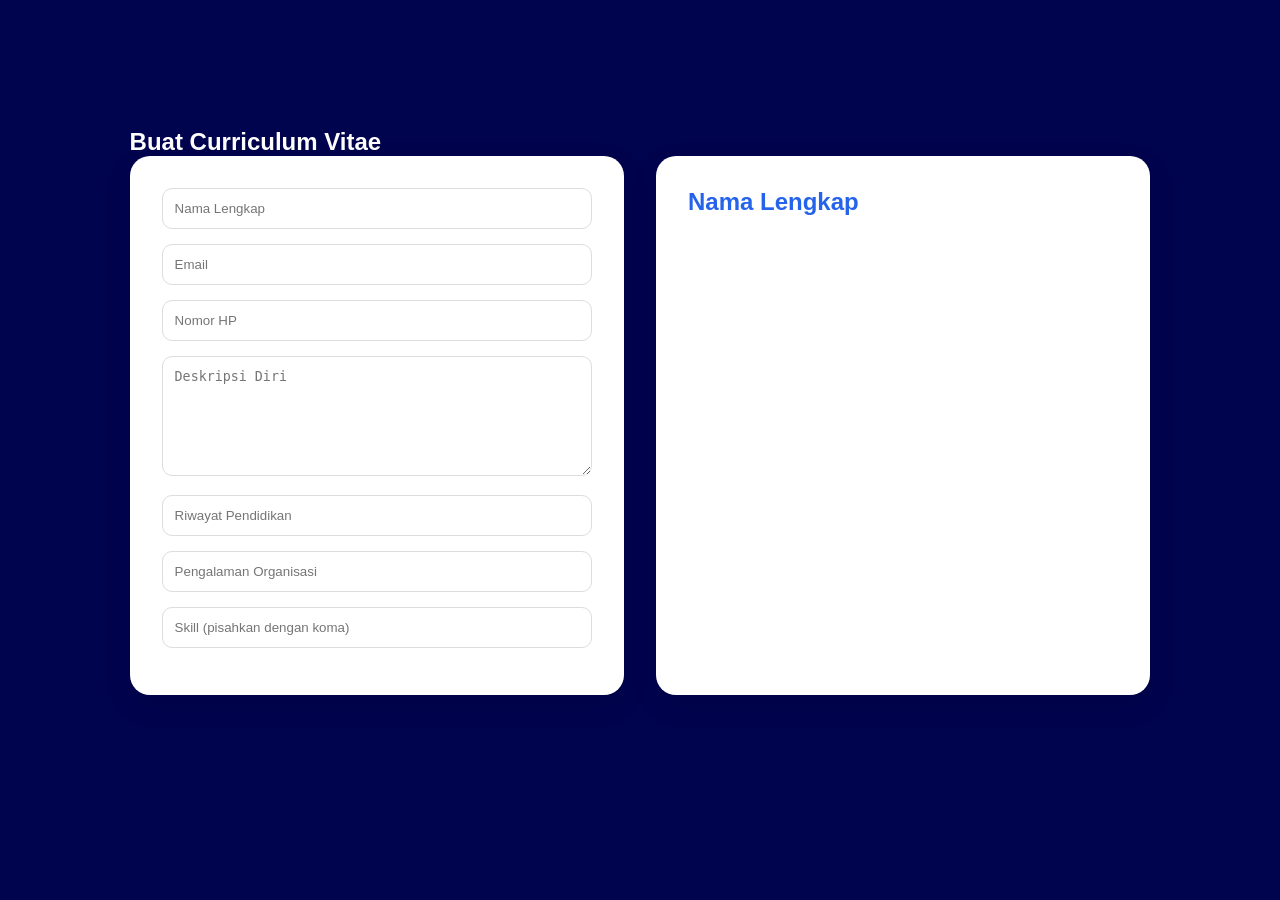
==== cv-builder.html @ 0bd857c5 "Tambah fitur cv builder dan blog wawancara" ====
<!DOCTYPE html>
<html lang="id">

<head>
<meta charset="UTF-8">
<meta name="viewport" content="width=device-width, initial-scale=1.0">
<title>Buat CV</title>

<link rel="stylesheet" href="css/style.css">
</head>

<body>

<section class="cv-container">

<h1>Buat Curriculum Vitae</h1>

<div class="cv-layout">

<div class="cv-form">

<input type="text" id="nama" placeholder="Nama Lengkap">

<input type="text" id="email" placeholder="Email">

<input type="text" id="telepon" placeholder="Nomor HP">

<textarea id="deskripsi"
placeholder="Deskripsi Diri"></textarea>

<input type="text" id="pendidikan"
placeholder="Riwayat Pendidikan">

<input type="text" id="organisasi"
placeholder="Pengalaman Organisasi">

<input type="text" id="skill"
placeholder="Skill (pisahkan dengan koma)">

</div>

<div class="cv-preview">

<h1 id="cvNama">Nama Lengkap</h1>

<p id="cvEmail">Email</p>

<p id="cvTelepon">Nomor HP</p>

<h3>Tentang Saya</h3>

<p id="cvDeskripsi"></p>

<h3>Pendidikan</h3>

<p id="cvPendidikan"></p>

<h3>Organisasi</h3>

<p id="cvOrganisasi"></p>

<h3>Skill</h3>

<ul id="cvSkill"></ul>

</div>

</div>

</section>

<script src="js/cv.js"></script>

</body>
</html>
---- css/style.css ----
/* --- KONFIGURASI DASAR & VARIABEL --- */
:root {
  --primary: #ffffff;
  --bg: #00034d;
  --bgg: #292ab3;
  --yellow: #fed91c;
}

* {
  margin: 0;
  padding: 0;
  box-sizing: border-box;
  outline: none;
  border: none;
  text-decoration: none;
}

html {
  scroll-behavior: smooth;
}

body {
  font-family: "Montserrat", sans-serif;
  background-color: var(--bg);
  color: #ffffff;
  overflow-x: hidden;
  -webkit-font-smoothing: antialiased;
  -moz-osx-font-smoothing: grayscale;
}

/* --- NAVBAR --- */
.navbar {
  display: flex;
  justify-content: space-between;
  align-items: center;
  padding: 1.4rem 7%;
  background-color: rgba(0, 3, 77, 0.95);
  border-bottom: 1px solid var(--bgg);
  position: fixed;
  top: 0;
  left: 0;
  right: 0;
  z-index: 9999;
}

.navbar .navbar-logo {
  font-size: 2.2rem;
  font-weight: 600;
  color: #ffffff;
  display: flex;
  align-items: center;
  gap: 10px;
  transition: 0.3s ease;
}

.navbar .navbar-logo img {
  width: 40px;
  height: auto;
}

.navbar .navbar-logo:hover {
  transform: scale(1.05);
}

.navbar .navbar-nav a {
  color: #ffffff;
  display: inline-block;
  font-size: 1.1rem;
  margin: 0 1rem;
  transition: 0.3s;
  position: relative;
}

.navbar .navbar-nav a:hover {
  color: var(--yellow);
}

.navbar .navbar-nav a::after {
  content: "";
  display: block;
  width: 0;
  height: 2px;
  background: var(--yellow);
  transition: width 0.3s;
  position: absolute;
  bottom: -5px;
}

.navbar .navbar-nav a:hover::after {
  width: 100%;
}

.navbar .navbar-extra {
  display: flex;
  align-items: center;
  gap: 1rem;
}

.navbar .navbar-extra a {
  color: #ffffff !important;
  font-size: 1.2rem;
  transition: 0.3s;
}

.navbar .navbar-extra a:hover {
  color: var(--yellow) !important;
}

#menuu {
  display: none;
}

/* --- HERO SECTION --- */
.hero {
  min-height: 100vh;
  display: flex;
  flex-direction: column;
  justify-content: center;
  align-items: center;
  text-align: center;
  background-image: url("../img/header-bg.png");
  background-size: cover;
  background-position: center;
  position: relative;
  padding: 0 7%;
}

.hero::after {
  content: "";
  position: absolute;
  bottom: 0;
  left: 0;
  width: 100%;
  height: 60%;
  background: linear-gradient(to top, var(--bg) 15%, transparent);
  z-index: 1;
}

.hero .content {
  z-index: 2;
}

.hero .content h1 {
  font-size: 4.5rem;
  line-height: 1.1;
  margin-bottom: 10px;
}

.hero .content h1 span {
  color: var(--yellow);
  font-style: italic;
  font-family: "Poppins", sans-serif;
}

.hero .hero-desc {
  font-size: 1.7rem; /* Ubah dari 1.6rem ke 1.1rem */
  font-weight: 300;
  max-width: 800px;
  margin: 0 auto;
}

.hero .cta-group p {
  font-size: 1.2rem  /* Paksa jadi kecil */
  color: #ffffff;
  margin-top: 10px;
}

.cta-group {
  margin-top: 2.5rem;
  display: flex;
  flex-direction: column;
  align-items: center;
  gap: 15px;
}

.cta-button {
  padding: 1.2rem 3.5rem;
  background-color: var(--yellow);
  color: var(--bg);
  border-radius: 12px;
  font-weight: 700;
  font-size: 1.1rem;
  transition: 0.3s;
  box-shadow: 0 10px 20px rgba(254, 217, 28, 0.2);
}

.cta-button:hover {
  transform: translateY(-5px);
  background-color: #ffffff;
  box-shadow: 0 15px 30px rgba(254, 217, 28, 0.4);
}

/* Tambahkan ini supaya teks 'atau' kecilnya sama dengan 'Masuk' */
.cta-group p {
  font-size: 1rem; /* Samakan nilainya dengan .login-link */
  margin: 0; /* Biar gak ada jarak tambahan yang bikin berantakan */
  color: #ffffff;
}

.login-link {
  color: var(--yellow);
  font-weight: 600;
  font-size: 1rem;
  transition: 0.3s;
}

.login-link:hover {
  color: #ffffff;
  text-decoration: underline;
}

/* --- ABOUT & BENEFIT CARDS --- */
.about {
  padding: 100px 7%;
}

.glass-container {
  display: flex;
  align-items: center;
  gap: 50px;
  padding: 60px;
  background: rgba(255, 255, 255, 0.03);
  backdrop-filter: blur(15px);
  border-radius: 40px;
  border: 1px solid rgba(255, 255, 255, 0.1);
}

.info-left {
  flex: 1;
}

.info-left h2 {
  font-size: 3rem;
  font-weight: 800;
  margin-bottom: 20px;
}

.cards-right {
  flex: 1.8;
  display: grid;
  grid-template-columns: repeat(auto-fit, minmax(220px, 1fr));
  gap: 25px;
  align-items: stretch; /* Memastikan semua kartu sama tinggi */
}

.benefit-card {
  background: rgba(255, 255, 255, 0.05);
  padding: 40px 25px;
  border-radius: 25px;
  border: 1px solid rgba(255, 255, 255, 0.1);
  text-align: center;
  display: flex;
  flex-direction: column;
  align-items: center;
  justify-content: space-between;
  transition: 0.4s ease;
}

.benefit-card:hover {
  transform: translateY(-15px);
  background: rgba(255, 255, 255, 0.08);
  border-color: var(--yellow);
  box-shadow: 0 20px 40px rgba(254, 217, 28, 0.1);
}

.benefit-card h3 {
  color: var(--yellow);
  font-size: 1.4rem;
  margin-bottom: 15px;
}

.benefit-icon {
  width: 70px;
  height: auto;
  margin: 15px 0;
  filter: drop-shadow(0 0 10px rgba(254, 217, 28, 0.3));
}

.benefit-card p {
  font-size: 1rem;
  line-height: 1.5;
  color: rgba(255, 255, 255, 0.8);
}

/* --- PARALLAX SECTION --- */
.parallax-section {
  height: 400px;
  display: flex;
  align-items: center;
  justify-content: center;
  background-image: url("../img/header-bg.png");
  background-attachment: fixed;
  background-position: center;
  background-size: cover;
  position: relative;
}

.parallax-section::before {
  content: "";
  position: absolute;
  inset: 0;
  background: rgba(0, 3, 77, 0.7);
}

.animated-text {
  position: relative;
  font-size: 3.5rem;
  font-weight: 800;
  text-align: center;
  animation: colorChange 2s infinite alternate ease-in-out;
}

@keyframes colorChange {
  from {
    color: var(--yellow);
    text-shadow: 0 0 20px rgba(254, 217, 28, 0.5);
  }
  to {
    color: #ffffff;
    text-shadow: 0 0 20px rgba(255, 255, 255, 0.5);
  }
}

/* --- STATS SECTION (WHITE BACKGROUND) --- */
.stats-white {
  padding: 120px 7%;
  background-color: #ffffff;
}

.stats-box {
  display: flex;
  justify-content: space-around;
  flex-wrap: wrap;
  gap: 40px;
  max-width: 1200px;
  margin: 0 auto;
  padding: 60px 40px;
  background: #ffffff;
  border-radius: 40px;
  box-shadow: 0 30px 60px rgba(0, 3, 77, 0.1);
}

.stat-item {
  text-align: center;
  flex: 1;
  min-width: 200px;
}

.stat-item h2 {
  font-size: 3.8rem;
  color: var(--bgg);
  font-weight: 800;
  margin-bottom: 5px;
}

.stat-item p {
  color: #555555;
  font-size: 1.1rem;
  font-weight: 600;
  text-transform: uppercase;
  letter-spacing: 1px;
}

/* --- FOOTER --- */
.main-footer {
  padding: 70px 7%;
  background: #ffffff;
  border-top: 1px solid #eeeeee;
  text-align: center;
}

.footer-content p {
  color: #555555;
}

.footer-content {
  display: flex;
  flex-direction: column;
  align-items: center;
  gap: 25px;
}

#ig-footer {
  display: flex;
  align-items: center;
  gap: 12px;
  color: var(--yellow);
  font-weight: 700;
  padding: 15px 30px;
  border-radius: 50px;
  background: var(--bgg);
  transition: 0.3s cubic-bezier(0.175, 0.885, 0.32, 1.275);
}

#ig-footer:hover {
  transform: translateY(-5px) scale(1.05);
  box-shadow: 0 10px 20px rgba(41, 42, 179, 0.3);
}

/* --- RESPONSIVE MOBILE --- */
@media (max-width: 991px) {
  .hero .content h1 {
    font-size: 3rem;
  }
  .glass-container {
    flex-direction: column;
    padding: 40px 20px;
  }
  .info-left {
    text-align: center;
    margin-bottom: 30px;
  }
  .navbar .navbar-nav {
    position: absolute;
    top: 100%;
    right: -100%;
    background-color: var(--bg);
    width: 250px;
    height: 100vh;
    flex-direction: column;
    padding: 2rem;
    transition: 0.4s;
  }
  .navbar .navbar-nav.active {
    right: 0;
  }
  #menuu {
    display: block;
  }
}
/* ========================= */
/* LOWONGAN PEKERJAAN */
/* ========================= */

.jobs-section {
  min-height: 100vh;
  padding: 8rem 7%;
  background: #0f172a;
  color: white;
}

.section-title {
  text-align: center;
  margin-bottom: 4rem;
}

.section-title h2 {
  font-size: 2.8rem;
  margin-bottom: 1rem;
}

.section-title p {
  color: #cbd5e1;
  font-size: 1rem;
}

.job-container {
  display: grid;
  grid-template-columns: repeat(auto-fit, minmax(300px, 1fr));
  gap: 2rem;
}

.job-card {
  background: rgba(255,255,255,0.05);
  border-radius: 20px;
  padding: 2rem;
  transition: 0.3s;
  backdrop-filter: blur(10px);
  border: 1px solid rgba(255,255,255,0.08);
}

.job-card:hover {
  transform: translateY(-10px);
}

.job-top {
  display: flex;
  justify-content: space-between;
  align-items: center;
  margin-bottom: 1rem;
}

.job-top h3 {
  font-size: 1.3rem;
}

.job-badge {
  background: #2563eb;
  padding: 6px 12px;
  border-radius: 999px;
  font-size: 12px;
}

.company {
  color: #60a5fa;
  margin-bottom: 1rem;
  font-weight: 600;
}

.job-desc {
  color: #e2e8f0;
  line-height: 1.7;
  margin-bottom: 2rem;
}

.apply-btn {
  width: 100%;
  padding: 14px;
  border: none;
  border-radius: 12px;
  background: #2563eb;
  color: white;
  font-weight: 600;
  cursor: pointer;
  transition: 0.3s;
}

.apply-btn:hover {
  background: #1d4ed8;
}



/* ========================= */
/* PELATIHAN */
/* ========================= */

.training-section {
  min-height: 100vh;
  padding: 8rem 7%;
  background: #111827;
  color: white;
}

.training-container {
  display: grid;
  grid-template-columns: repeat(auto-fit, minmax(300px, 1fr));
  gap: 2rem;
}

.training-card {
  background: rgba(255,255,255,0.05);
  border-radius: 20px;
  padding: 2rem;
  transition: 0.3s;
  border: 1px solid rgba(255,255,255,0.08);
}

.training-card:hover {
  transform: scale(1.03);
}

.training-card h3 {
  font-size: 1.4rem;
  margin-bottom: 1rem;
}

.training-card p {
  color: #e2e8f0;
  line-height: 1.8;
  margin-bottom: 2rem;
}

.training-btn {
  width: 100%;
  padding: 14px;
  border: none;
  border-radius: 12px;
  background: #2563eb;
  color: white;
  font-weight: 600;
  cursor: pointer;
  transition: 0.3s;
}

.training-btn:hover {
  background: #1d4ed8;
}



/* ========================= */
/* USER LOGIN */
/* ========================= */

.user-menu {
  display: flex;
  align-items: center;
  gap: 10px;
}

.logout-btn {
  border: none;
  background: #ef4444;
  color: white;
  padding: 8px 14px;
  border-radius: 10px;
  cursor: pointer;
  font-size: 12px;
  transition: 0.3s;
}

.logout-btn:hover {
  background: #dc2626;
}



/* ========================= */
/* RESPONSIVE */
/* ========================= */

@media (max-width: 768px) {

  .section-title h2 {
    font-size: 2rem;
  }

}

/* ========================= */
/* MODERN JOBS */
/* ========================= */

body {
  font-family: "Poppins", sans-serif;
}

.modern-jobs {
  min-height: 100vh;
  padding: 5rem 5%;
  background: linear-gradient(
    90deg,
    #eef4ff,
    #f8f5ff
  );
}

.jobs-heading {
  text-align: center;
  margin-bottom: 4rem;
}

.jobs-heading h1 {
  font-size: 4rem;
  font-weight: 700;
  color: #0f172a;
}

.jobs-heading h1 span {
  color: #2563eb;
}

.jobs-heading p {
  margin-top: 1rem;
  color: #64748b;
  font-size: 1.2rem;
}

.modern-job-container {
  display: grid;
  grid-template-columns: repeat(
    auto-fit,
    minmax(350px, 1fr)
  );
  gap: 2rem;
}

.modern-job-card {
  background: rgba(255,255,255,0.6);
  border: 1px solid rgba(255,255,255,0.7);
  border-radius: 25px;
  padding: 2rem;
  backdrop-filter: blur(20px);
  transition: 0.3s;
}

.modern-job-card:hover {
  transform: translateY(-10px);
  box-shadow: 0 20px 40px rgba(0,0,0,0.08);
}

.modern-job-header {
  display: flex;
  gap: 1rem;
  align-items: center;
}

.job-icon {
  width: 70px;
  height: 70px;
  background: #e9eef9;
  border-radius: 20px;
  display: flex;
  justify-content: center;
  align-items: center;
  font-size: 2rem;
}

.modern-job-header h3 {
  font-size: 1.5rem;
  color: #0f172a;
}

.modern-job-header p {
  color: #64748b;
  margin-top: 5px;
}

.job-tags {
  display: flex;
  flex-wrap: wrap;
  gap: 10px;
  margin: 2rem 0;
}

.tag {
  background: #edf2f7;
  padding: 10px 18px;
  border-radius: 999px;
  color: #334155;
  font-size: 14px;
}

.hybrid {
  background: #fff1e6;
  color: #c2410c;
}

.remote {
  background: #e8f5e9;
  color: #15803d;
}

.full {
  background: #e0e7ff;
  color: #2563eb;
}

.salary {
  color: #2563eb;
  font-size: 2rem;
  margin-bottom: 2rem;
}

.job-footer {
  border-top: 1px solid #dbe3f1;
  padding-top: 1.5rem;

  display: flex;
  justify-content: space-between;
  align-items: center;
}

.job-footer span {
  color: #94a3b8;
}

.detail-btn {
  border: none;
  background: #2563eb;
  color: white;
  padding: 14px 28px;
  border-radius: 15px;
  cursor: pointer;
  font-size: 1rem;
  font-weight: 600;
  transition: 0.3s;
}

.detail-btn:hover {
  background: #1d4ed8;
  transform: scale(1.05);
}



/* RESPONSIVE */

@media (max-width: 768px) {

  .jobs-heading h1 {
    font-size: 2.5rem;
  }

}
/* ================= CV BUILDER ================= */

.cv-container{
    max-width:1200px;
    margin:auto;
    padding:8rem 7%;
}

.cv-layout{
    display:grid;
    grid-template-columns:1fr 1fr;
    gap:2rem;
}

.cv-form,
.cv-preview{
    background:white;
    padding:2rem;
    border-radius:20px;
    box-shadow:0 10px 30px rgba(0,0,0,.08);
}

.cv-form input,
.cv-form textarea{
    width:100%;
    padding:12px;
    margin-bottom:15px;
    border:1px solid #ddd;
    border-radius:10px;
}

.cv-form textarea{
    min-height:120px;
}

.cv-preview h1{
    color:#2563eb;
    margin-bottom:10px;
}

.cv-preview h3{
    margin-top:20px;
}

.cv-preview ul{
    padding-left:20px;
}
/* ================= BLOG WAWANCARA ================= */

.blog-container{
    max-width:1200px;
    margin:auto;
    padding:8rem 7%;
}

.blog-header{
    text-align:center;
    margin-bottom:4rem;
}

.blog-header h1{
    font-size:3rem;
    color:#0f172a;
}

.blog-grid{
    display:grid;
    grid-template-columns:repeat(auto-fit,minmax(300px,1fr));
    gap:2rem;
}

.article-card{
    background:white;
    border-radius:20px;
    overflow:hidden;
    box-shadow:0 10px 25px rgba(0,0,0,.08);
    transition:.3s;
}

.article-card:hover{
    transform:translateY(-10px);
}

.article-card img{
    width:100%;
    height:220px;
    object-fit:cover;
}

.article-content{
    padding:1.5rem;
}

.article-content h3{
    margin-bottom:1rem;
}

.article-content p{
    color:#64748b;
    margin-bottom:1rem;
}

.article-btn{
    border:none;
    background:#2563eb;
    color:white;
    padding:12px 20px;
    border-radius:10px;
    cursor:pointer;
}
.karindo-bg{
  background:
  linear-gradient(
  135deg,
  #eef4ff,
  #f8f5ff
  );
}
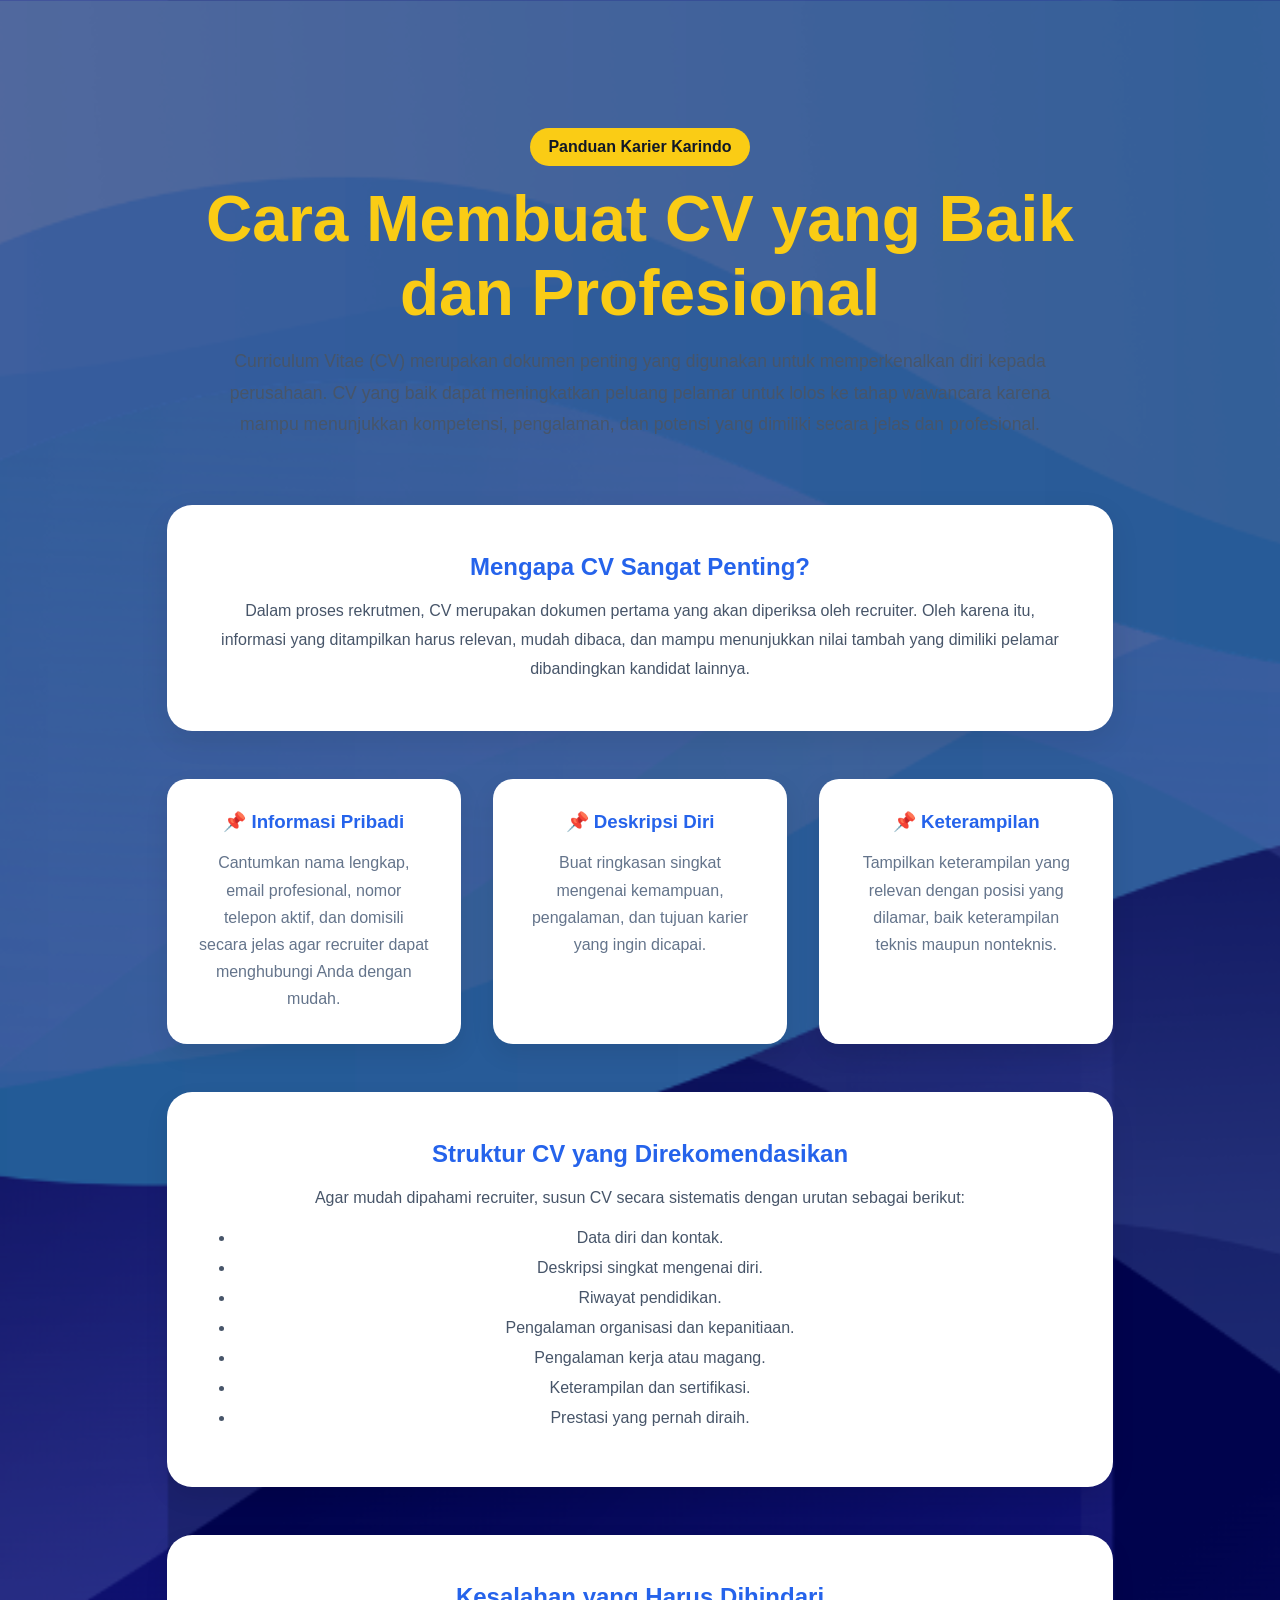
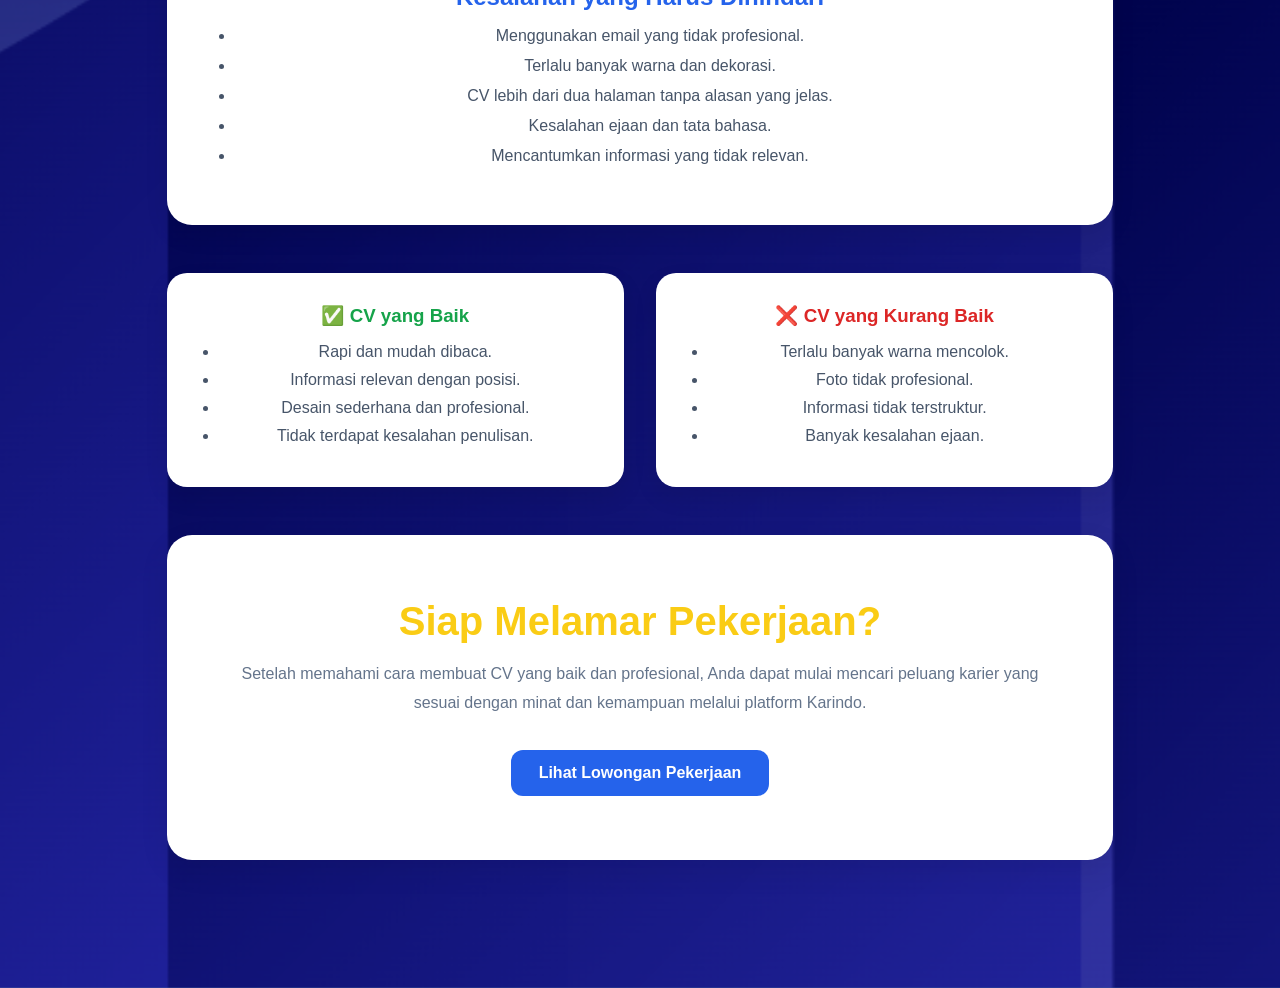
==== commit 8b625e19: "Tambah halaman CV, wawancara, dan detail pelatihan" ====
--- a/cv-builder.html
+++ b/cv-builder.html
@@ -2,74 +2,148 @@
 <html lang="id">
 
 <head>
-<meta charset="UTF-8">
-<meta name="viewport" content="width=device-width, initial-scale=1.0">
-<title>Buat CV</title>
+    <meta charset="UTF-8">
+    <meta name="viewport" content="width=device-width, initial-scale=1.0">
+    <title>Panduan Membuat CV</title>
 
-<link rel="stylesheet" href="css/style.css">
+    <link rel="stylesheet" href="css/style.css">
 </head>
 
-<body>
+<body class="karindo-bg">
 
-<section class="cv-container">
+    <section class="cv-page">
 
-<h1>Buat Curriculum Vitae</h1>
+        <div class="cv-hero">
 
-<div class="cv-layout">
+            <span class="cv-badge">
+                Panduan Karier Karindo
+            </span>
 
-<div class="cv-form">
+            <h1>
+                Cara Membuat CV yang Baik dan Profesional
+            </h1>
 
-<input type="text" id="nama" placeholder="Nama Lengkap">
+            <p>
+                Curriculum Vitae (CV) merupakan dokumen penting yang digunakan untuk memperkenalkan diri kepada perusahaan. CV yang baik dapat meningkatkan peluang pelamar untuk lolos ke tahap wawancara karena mampu menunjukkan kompetensi, pengalaman, dan potensi yang dimiliki secara jelas dan profesional.
+            </p>
 
-<input type="text" id="email" placeholder="Email">
+        </div>
 
-<input type="text" id="telepon" placeholder="Nomor HP">
+        <div class="cv-banner">
 
-<textarea id="deskripsi"
-placeholder="Deskripsi Diri"></textarea>
+            <h2>Mengapa CV Sangat Penting?</h2>
 
-<input type="text" id="pendidikan"
-placeholder="Riwayat Pendidikan">
+            <p>
+                Dalam proses rekrutmen, CV merupakan dokumen pertama yang akan diperiksa oleh recruiter. Oleh karena itu, informasi yang ditampilkan harus relevan, mudah dibaca, dan mampu menunjukkan nilai tambah yang dimiliki pelamar dibandingkan kandidat lainnya.
+            </p>
 
-<input type="text" id="organisasi"
-placeholder="Pengalaman Organisasi">
+        </div>
 
-<input type="text" id="skill"
-placeholder="Skill (pisahkan dengan koma)">
+        <div class="tips-grid">
 
-</div>
+            <div class="tip-card">
+                <h3>📌 Informasi Pribadi</h3>
+                <p>
+                    Cantumkan nama lengkap, email profesional, nomor telepon aktif, dan domisili secara jelas agar recruiter dapat menghubungi Anda dengan mudah.
+                </p>
+            </div>
 
-<div class="cv-preview">
+            <div class="tip-card">
+                <h3>📌 Deskripsi Diri</h3>
+                <p>
+                    Buat ringkasan singkat mengenai kemampuan, pengalaman, dan tujuan karier yang ingin dicapai.
+                </p>
+            </div>
 
-<h1 id="cvNama">Nama Lengkap</h1>
+            <div class="tip-card">
+                <h3>📌 Keterampilan</h3>
+                <p>
+                    Tampilkan keterampilan yang relevan dengan posisi yang dilamar, baik keterampilan teknis maupun nonteknis.
+                </p>
+            </div>
 
-<p id="cvEmail">Email</p>
+        </div>
 
-<p id="cvTelepon">Nomor HP</p>
+        <div class="article-section">
 
-<h3>Tentang Saya</h3>
+            <h2>Struktur CV yang Direkomendasikan</h2>
 
-<p id="cvDeskripsi"></p>
+            <p>
+                Agar mudah dipahami recruiter, susun CV secara sistematis dengan urutan sebagai berikut:
+            </p>
 
-<h3>Pendidikan</h3>
+            <ul>
+                <li>Data diri dan kontak.</li>
+                <li>Deskripsi singkat mengenai diri.</li>
+                <li>Riwayat pendidikan.</li>
+                <li>Pengalaman organisasi dan kepanitiaan.</li>
+                <li>Pengalaman kerja atau magang.</li>
+                <li>Keterampilan dan sertifikasi.</li>
+                <li>Prestasi yang pernah diraih.</li>
+            </ul>
 
-<p id="cvPendidikan"></p>
+        </div>
 
-<h3>Organisasi</h3>
+        <div class="article-section">
 
-<p id="cvOrganisasi"></p>
+            <h2>Kesalahan yang Harus Dihindari</h2>
 
-<h3>Skill</h3>
+            <ul>
+                <li>Menggunakan email yang tidak profesional.</li>
+                <li>Terlalu banyak warna dan dekorasi.</li>
+                <li>CV lebih dari dua halaman tanpa alasan yang jelas.</li>
+                <li>Kesalahan ejaan dan tata bahasa.</li>
+                <li>Mencantumkan informasi yang tidak relevan.</li>
+            </ul>
 
-<ul id="cvSkill"></ul>
+        </div>
 
-</div>
+        <div class="cv-example">
 
-</div>
+            <div class="good-cv">
 
-</section>
+                <h3>✅ CV yang Baik</h3>
 
-<script src="js/cv.js"></script>
+                <ul>
+                    <li>Rapi dan mudah dibaca.</li>
+                    <li>Informasi relevan dengan posisi.</li>
+                    <li>Desain sederhana dan profesional.</li>
+                    <li>Tidak terdapat kesalahan penulisan.</li>
+                </ul>
+
+            </div>
+
+            <div class="bad-cv">
+
+                <h3>❌ CV yang Kurang Baik</h3>
+
+                <ul>
+                    <li>Terlalu banyak warna mencolok.</li>
+                    <li>Foto tidak profesional.</li>
+                    <li>Informasi tidak terstruktur.</li>
+                    <li>Banyak kesalahan ejaan.</li>
+                </ul>
+
+            </div>
+
+        </div>
+
+        <div class="cv-cta">
+
+            <h2>Siap Melamar Pekerjaan?</h2>
+
+            <p>
+                Setelah memahami cara membuat CV yang baik dan profesional, Anda dapat mulai mencari peluang karier yang sesuai dengan minat dan kemampuan melalui platform Karindo.
+            </p>
+
+            <a href="lowongan.html" class="cta-btn">
+                Lihat Lowongan Pekerjaan
+            </a>
+
+        </div>
+
+    </section>
 
 </body>
+
 </html>
--- a/css/style.css
+++ b/css/style.css
@@ -784,53 +784,7 @@
   }
 
 }
-/* ================= CV BUILDER ================= */
-
-.cv-container{
-    max-width:1200px;
-    margin:auto;
-    padding:8rem 7%;
-}
-
-.cv-layout{
-    display:grid;
-    grid-template-columns:1fr 1fr;
-    gap:2rem;
-}
-
-.cv-form,
-.cv-preview{
-    background:white;
-    padding:2rem;
-    border-radius:20px;
-    box-shadow:0 10px 30px rgba(0,0,0,.08);
-}
-
-.cv-form input,
-.cv-form textarea{
-    width:100%;
-    padding:12px;
-    margin-bottom:15px;
-    border:1px solid #ddd;
-    border-radius:10px;
-}
-
-.cv-form textarea{
-    min-height:120px;
-}
-
-.cv-preview h1{
-    color:#2563eb;
-    margin-bottom:10px;
-}
-
-.cv-preview h3{
-    margin-top:20px;
-}
-
-.cv-preview ul{
-    padding-left:20px;
-}
+
 /* ================= BLOG WAWANCARA ================= */
 
 .blog-container{
@@ -895,10 +849,224 @@
     cursor:pointer;
 }
 .karindo-bg{
-  background:
-  linear-gradient(
-  135deg,
-  #eef4ff,
-  #f8f5ff
-  );
+  min-height: 100vh;
+  display: flex;
+  flex-direction: column;
+  justify-content: center;
+  align-items: center;
+  text-align: center;
+  background-image: url("../img/header-bg.png");
+  background-size: cover;
+  background-position: center;
+  position: relative;
+  padding: 0 7%;
+}
+/* ========================= */
+/* CV BUILDER / ARTIKEL CV */
+/* ========================= */
+
+.cv-page{
+    min-height:100vh;
+    padding:8rem 7%;
+}
+
+.cv-hero{
+    text-align:center;
+    margin-bottom:4rem;
+}
+
+.cv-badge{
+    display:inline-block;
+    background:#facc15;
+    color:#111827;
+    padding:10px 18px;
+    border-radius:999px;
+    font-weight:600;
+    margin-bottom:1rem;
+}
+
+.cv-hero h1{
+    font-size:4rem;
+    color:#facc15;
+    margin-bottom:1rem;
+}
+
+.cv-hero p{
+    max-width:850px;
+    margin:auto;
+    color:#475569;
+    line-height:1.8;
+    font-size:1.1rem;
+}
+
+.cv-banner{
+    background:white;
+    padding:3rem;
+    border-radius:25px;
+    box-shadow:0 10px 30px rgba(0,0,0,.08);
+    margin-bottom:3rem;
+}
+
+.cv-banner h2{
+    color:#2563eb;
+    margin-bottom:1rem;
+}
+
+.cv-banner p{
+    color:#475569;
+    line-height:1.8;
+}
+
+.tips-grid{
+    display:grid;
+    grid-template-columns:repeat(auto-fit,minmax(280px,1fr));
+    gap:2rem;
+    margin-bottom:3rem;
+}
+
+.tip-card{
+    background:white;
+    padding:2rem;
+    border-radius:20px;
+    box-shadow:0 10px 25px rgba(0,0,0,.08);
+    transition:.3s;
+}
+
+.tip-card:hover{
+    transform:translateY(-10px);
+}
+
+.tip-card h3{
+    color:#2563eb;
+    margin-bottom:1rem;
+}
+
+.tip-card p{
+    color:#64748b;
+    line-height:1.7;
+}
+
+.article-section{
+    background:white;
+    padding:3rem;
+    border-radius:25px;
+    box-shadow:0 10px 25px rgba(0,0,0,.08);
+    margin-bottom:3rem;
+}
+
+.article-section h2{
+    color:#2563eb;
+    margin-bottom:1rem;
+}
+
+.article-section p{
+    color:#475569;
+    line-height:1.8;
+    margin-bottom:1rem;
+}
+
+.article-section ul{
+    padding-left:20px;
+}
+
+.article-section li{
+    margin-bottom:12px;
+    color:#475569;
+}
+
+.cv-example{
+    display:grid;
+    grid-template-columns:1fr 1fr;
+    gap:2rem;
+    margin-bottom:3rem;
+}
+
+.good-cv,
+.bad-cv{
+    background:white;
+    padding:2rem;
+    border-radius:20px;
+    box-shadow:0 10px 25px rgba(0,0,0,.08);
+}
+
+.good-cv h3{
+    color:#16a34a;
+    margin-bottom:1rem;
+}
+
+.bad-cv h3{
+    color:#dc2626;
+    margin-bottom:1rem;
+}
+
+.good-cv ul,
+.bad-cv ul{
+    padding-left:20px;
+}
+
+.good-cv li,
+.bad-cv li{
+    margin-bottom:10px;
+    color:#475569;
+}
+
+.cv-cta{
+    background:white;
+    padding:4rem;
+    border-radius:25px;
+    text-align:center;
+    box-shadow:0 10px 30px rgba(0,0,0,.08);
+}
+
+.cv-cta h2{
+    color:#facc15;
+    font-size:2.5rem;
+    margin-bottom:1rem;
+}
+
+.cv-cta p{
+    color:#64748b;
+    margin-bottom:2rem;
+    line-height:1.8;
+}
+
+.cta-btn{
+    display:inline-block;
+    padding:14px 28px;
+    background:#2563eb;
+    color:white;
+    text-decoration:none;
+    border-radius:12px;
+    font-weight:600;
+    transition:.3s;
+}
+
+.cta-btn:hover{
+    background:#1d4ed8;
+    transform:translateY(-3px);
+}
+
+/* RESPONSIVE */
+
+@media(max-width:768px){
+
+    .cv-hero h1{
+        font-size:2.5rem;
+    }
+
+    .cv-example{
+        grid-template-columns:1fr;
+    }
+
+    .cv-banner,
+    .article-section,
+    .cv-cta{
+        padding:2rem;
+    }
+
+}
+.blog-header h1,
+.article-header h1,
+.yellow-title{
+    color:#facc15;
 }
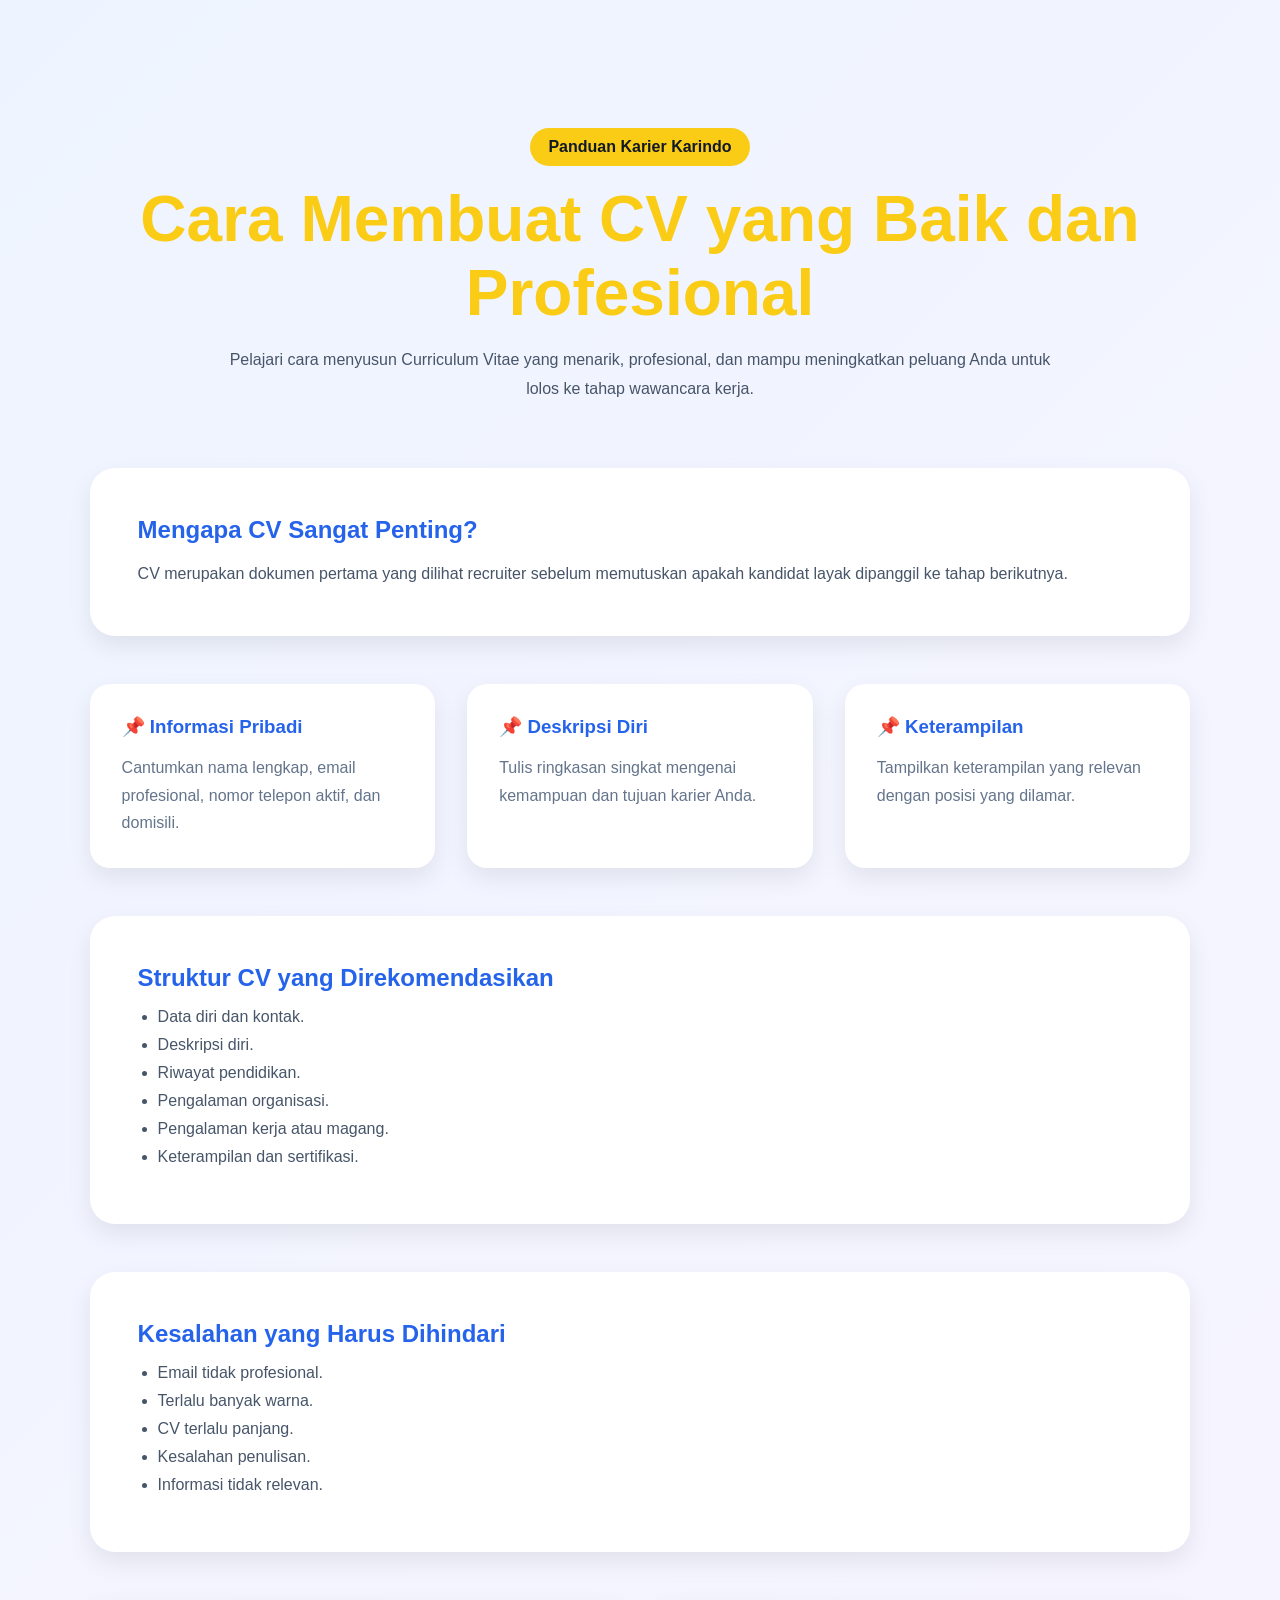
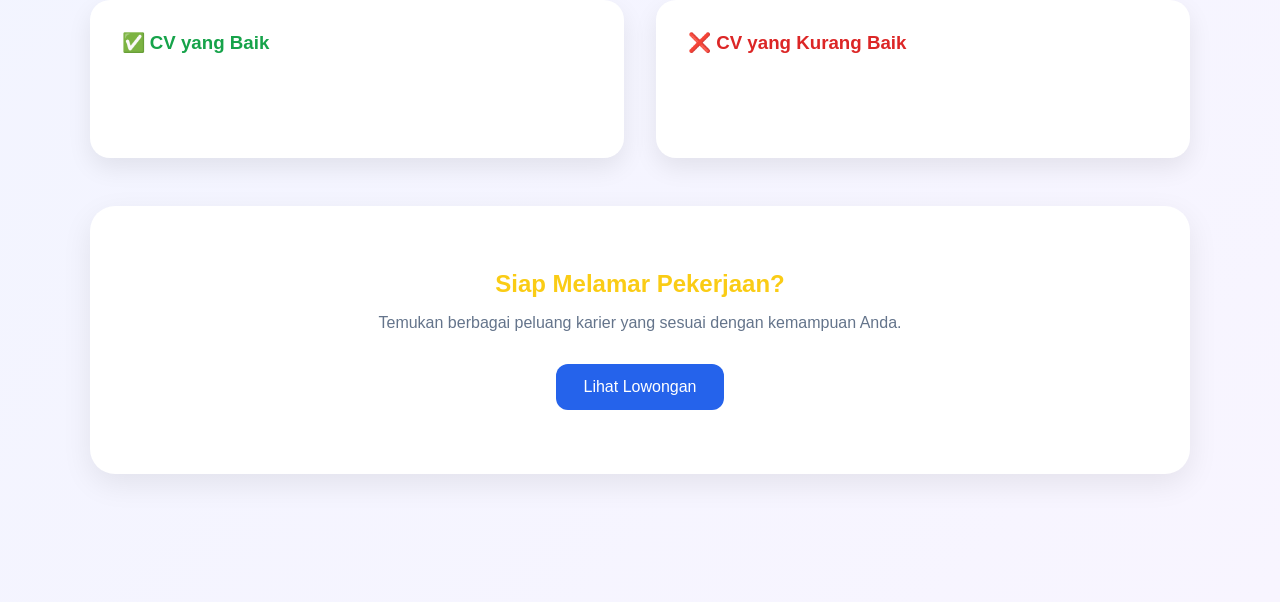
==== commit 881d6eac: "Tambah CV Builder, Wawancara, dan Pelatihan" ====
--- a/cv-builder.html
+++ b/cv-builder.html
@@ -2,148 +2,156 @@
 <html lang="id">
 
 <head>
-    <meta charset="UTF-8">
-    <meta name="viewport" content="width=device-width, initial-scale=1.0">
-    <title>Panduan Membuat CV</title>
 
-    <link rel="stylesheet" href="css/style.css">
+<meta charset="UTF-8">
+<meta name="viewport" content="width=device-width, initial-scale=1.0">
+
+<title>Panduan Membuat CV</title>
+
+<link rel="stylesheet" href="css/style.css">
+
 </head>
 
 <body class="karindo-bg">
 
-    <section class="cv-page">
+<section class="cv-page">
 
-        <div class="cv-hero">
+<div class="cv-hero">
 
-            <span class="cv-badge">
-                Panduan Karier Karindo
-            </span>
+<span class="cv-badge">
+Panduan Karier Karindo
+</span>
 
-            <h1>
-                Cara Membuat CV yang Baik dan Profesional
-            </h1>
+<h1>
+Cara Membuat CV yang Baik dan Profesional
+</h1>
 
-            <p>
-                Curriculum Vitae (CV) merupakan dokumen penting yang digunakan untuk memperkenalkan diri kepada perusahaan. CV yang baik dapat meningkatkan peluang pelamar untuk lolos ke tahap wawancara karena mampu menunjukkan kompetensi, pengalaman, dan potensi yang dimiliki secara jelas dan profesional.
-            </p>
+<p>
+Pelajari cara menyusun Curriculum Vitae yang menarik, profesional, dan mampu meningkatkan peluang Anda untuk lolos ke tahap wawancara kerja.
+</p>
 
-        </div>
+</div>
 
-        <div class="cv-banner">
+<div class="cv-banner">
 
-            <h2>Mengapa CV Sangat Penting?</h2>
+<h2>Mengapa CV Sangat Penting?</h2>
 
-            <p>
-                Dalam proses rekrutmen, CV merupakan dokumen pertama yang akan diperiksa oleh recruiter. Oleh karena itu, informasi yang ditampilkan harus relevan, mudah dibaca, dan mampu menunjukkan nilai tambah yang dimiliki pelamar dibandingkan kandidat lainnya.
-            </p>
+<p>
+CV merupakan dokumen pertama yang dilihat recruiter sebelum memutuskan apakah kandidat layak dipanggil ke tahap berikutnya.
+</p>
 
-        </div>
+</div>
 
-        <div class="tips-grid">
+<div class="tips-grid">
 
-            <div class="tip-card">
-                <h3>📌 Informasi Pribadi</h3>
-                <p>
-                    Cantumkan nama lengkap, email profesional, nomor telepon aktif, dan domisili secara jelas agar recruiter dapat menghubungi Anda dengan mudah.
-                </p>
-            </div>
+<div class="tip-card">
 
-            <div class="tip-card">
-                <h3>📌 Deskripsi Diri</h3>
-                <p>
-                    Buat ringkasan singkat mengenai kemampuan, pengalaman, dan tujuan karier yang ingin dicapai.
-                </p>
-            </div>
+<h3>📌 Informasi Pribadi</h3>
 
-            <div class="tip-card">
-                <h3>📌 Keterampilan</h3>
-                <p>
-                    Tampilkan keterampilan yang relevan dengan posisi yang dilamar, baik keterampilan teknis maupun nonteknis.
-                </p>
-            </div>
+<p>
+Cantumkan nama lengkap, email profesional, nomor telepon aktif, dan domisili.
+</p>
 
-        </div>
+</div>
 
-        <div class="article-section">
+<div class="tip-card">
 
-            <h2>Struktur CV yang Direkomendasikan</h2>
+<h3>📌 Deskripsi Diri</h3>
 
-            <p>
-                Agar mudah dipahami recruiter, susun CV secara sistematis dengan urutan sebagai berikut:
-            </p>
+<p>
+Tulis ringkasan singkat mengenai kemampuan dan tujuan karier Anda.
+</p>
 
-            <ul>
-                <li>Data diri dan kontak.</li>
-                <li>Deskripsi singkat mengenai diri.</li>
-                <li>Riwayat pendidikan.</li>
-                <li>Pengalaman organisasi dan kepanitiaan.</li>
-                <li>Pengalaman kerja atau magang.</li>
-                <li>Keterampilan dan sertifikasi.</li>
-                <li>Prestasi yang pernah diraih.</li>
-            </ul>
+</div>
 
-        </div>
+<div class="tip-card">
 
-        <div class="article-section">
+<h3>📌 Keterampilan</h3>
 
-            <h2>Kesalahan yang Harus Dihindari</h2>
+<p>
+Tampilkan keterampilan yang relevan dengan posisi yang dilamar.
+</p>
 
-            <ul>
-                <li>Menggunakan email yang tidak profesional.</li>
-                <li>Terlalu banyak warna dan dekorasi.</li>
-                <li>CV lebih dari dua halaman tanpa alasan yang jelas.</li>
-                <li>Kesalahan ejaan dan tata bahasa.</li>
-                <li>Mencantumkan informasi yang tidak relevan.</li>
-            </ul>
+</div>
 
-        </div>
+</div>
 
-        <div class="cv-example">
+<div class="article-section">
 
-            <div class="good-cv">
+<h2>Struktur CV yang Direkomendasikan</h2>
 
-                <h3>✅ CV yang Baik</h3>
+<ul>
+<li>Data diri dan kontak.</li>
+<li>Deskripsi diri.</li>
+<li>Riwayat pendidikan.</li>
+<li>Pengalaman organisasi.</li>
+<li>Pengalaman kerja atau magang.</li>
+<li>Keterampilan dan sertifikasi.</li>
+</ul>
 
-                <ul>
-                    <li>Rapi dan mudah dibaca.</li>
-                    <li>Informasi relevan dengan posisi.</li>
-                    <li>Desain sederhana dan profesional.</li>
-                    <li>Tidak terdapat kesalahan penulisan.</li>
-                </ul>
+</div>
 
-            </div>
+<div class="article-section">
 
-            <div class="bad-cv">
+<h2>Kesalahan yang Harus Dihindari</h2>
 
-                <h3>❌ CV yang Kurang Baik</h3>
+<ul>
+<li>Email tidak profesional.</li>
+<li>Terlalu banyak warna.</li>
+<li>CV terlalu panjang.</li>
+<li>Kesalahan penulisan.</li>
+<li>Informasi tidak relevan.</li>
+</ul>
 
-                <ul>
-                    <li>Terlalu banyak warna mencolok.</li>
-                    <li>Foto tidak profesional.</li>
-                    <li>Informasi tidak terstruktur.</li>
-                    <li>Banyak kesalahan ejaan.</li>
-                </ul>
+</div>
 
-            </div>
+<div class="cv-example">
 
-        </div>
+<div class="good-cv">
 
-        <div class="cv-cta">
+<h3>✅ CV yang Baik</h3>
 
-            <h2>Siap Melamar Pekerjaan?</h2>
+<ul>
+<li>Rapi dan mudah dibaca.</li>
+<li>Desain profesional.</li>
+<li>Informasi relevan.</li>
+<li>Tidak ada typo.</li>
+</ul>
 
-            <p>
-                Setelah memahami cara membuat CV yang baik dan profesional, Anda dapat mulai mencari peluang karier yang sesuai dengan minat dan kemampuan melalui platform Karindo.
-            </p>
+</div>
 
-            <a href="lowongan.html" class="cta-btn">
-                Lihat Lowongan Pekerjaan
-            </a>
+<div class="bad-cv">
 
-        </div>
+<h3>❌ CV yang Kurang Baik</h3>
 
-    </section>
+<ul>
+<li>Terlalu banyak warna.</li>
+<li>Foto tidak profesional.</li>
+<li>Layout berantakan.</li>
+<li>Banyak kesalahan penulisan.</li>
+</ul>
+
+</div>
+
+</div>
+
+<div class="cv-cta">
+
+<h2>
+Siap Melamar Pekerjaan?
+</h2>
+
+<p>
+Temukan berbagai peluang karier yang sesuai dengan kemampuan Anda.
+</p>
+
+<a href="lowongan.html" class="cta-btn">
+Lihat Lowongan
+</a>
+
+</div>
+
+</section>
 
 </body>
-
 </html>
--- a/css/style.css
+++ b/css/style.css
@@ -785,85 +785,23 @@
 
 }
 
-/* ================= BLOG WAWANCARA ================= */
-
-.blog-container{
-    max-width:1200px;
-    margin:auto;
-    padding:8rem 7%;
-}
-
-.blog-header{
-    text-align:center;
-    margin-bottom:4rem;
-}
-
-.blog-header h1{
-    font-size:3rem;
-    color:#0f172a;
-}
-
-.blog-grid{
-    display:grid;
-    grid-template-columns:repeat(auto-fit,minmax(300px,1fr));
-    gap:2rem;
-}
-
-.article-card{
-    background:white;
-    border-radius:20px;
-    overflow:hidden;
-    box-shadow:0 10px 25px rgba(0,0,0,.08);
-    transition:.3s;
-}
-
-.article-card:hover{
-    transform:translateY(-10px);
-}
-
-.article-card img{
-    width:100%;
-    height:220px;
-    object-fit:cover;
-}
-
-.article-content{
-    padding:1.5rem;
-}
-
-.article-content h3{
-    margin-bottom:1rem;
-}
-
-.article-content p{
-    color:#64748b;
-    margin-bottom:1rem;
-}
-
-.article-btn{
-    border:none;
-    background:#2563eb;
-    color:white;
-    padding:12px 20px;
-    border-radius:10px;
-    cursor:pointer;
-}
+/* ================================= */
+/* BACKGROUND UNIVERSAL */
+/* ================================= */
+
 .karindo-bg{
-  min-height: 100vh;
-  display: flex;
-  flex-direction: column;
-  justify-content: center;
-  align-items: center;
-  text-align: center;
-  background-image: url("../img/header-bg.png");
-  background-size: cover;
-  background-position: center;
-  position: relative;
-  padding: 0 7%;
-}
-/* ========================= */
-/* CV BUILDER / ARTIKEL CV */
-/* ========================= */
+    background:
+    linear-gradient(
+        135deg,
+        #eef4ff,
+        #f8f5ff
+    );
+}
+
+
+/* ================================= */
+/* CV - WAWANCARA - DETAIL PELATIHAN */
+/* ================================= */
 
 .cv-page{
     min-height:100vh;
@@ -896,14 +834,40 @@
     margin:auto;
     color:#475569;
     line-height:1.8;
-    font-size:1.1rem;
+}
+
+.article-section{
+    background:white;
+    padding:3rem;
+    border-radius:25px;
+    box-shadow:0 10px 25px rgba(0,0,0,.08);
+    margin-bottom:3rem;
+}
+
+.article-section h2{
+    color:#2563eb;
+    margin-bottom:1rem;
+}
+
+.article-section p{
+    line-height:1.8;
+    color:#475569;
+}
+
+.article-section ul{
+    padding-left:20px;
+}
+
+.article-section li{
+    margin-bottom:10px;
+    color:#475569;
 }
 
 .cv-banner{
     background:white;
     padding:3rem;
     border-radius:25px;
-    box-shadow:0 10px 30px rgba(0,0,0,.08);
+    box-shadow:0 10px 25px rgba(0,0,0,.08);
     margin-bottom:3rem;
 }
 
@@ -913,13 +877,14 @@
 }
 
 .cv-banner p{
+    line-height:1.8;
     color:#475569;
-    line-height:1.8;
 }
 
 .tips-grid{
     display:grid;
-    grid-template-columns:repeat(auto-fit,minmax(280px,1fr));
+    grid-template-columns:
+    repeat(auto-fit,minmax(280px,1fr));
     gap:2rem;
     margin-bottom:3rem;
 }
@@ -946,34 +911,6 @@
     line-height:1.7;
 }
 
-.article-section{
-    background:white;
-    padding:3rem;
-    border-radius:25px;
-    box-shadow:0 10px 25px rgba(0,0,0,.08);
-    margin-bottom:3rem;
-}
-
-.article-section h2{
-    color:#2563eb;
-    margin-bottom:1rem;
-}
-
-.article-section p{
-    color:#475569;
-    line-height:1.8;
-    margin-bottom:1rem;
-}
-
-.article-section ul{
-    padding-left:20px;
-}
-
-.article-section li{
-    margin-bottom:12px;
-    color:#475569;
-}
-
 .cv-example{
     display:grid;
     grid-template-columns:1fr 1fr;
@@ -991,43 +928,28 @@
 
 .good-cv h3{
     color:#16a34a;
-    margin-bottom:1rem;
 }
 
 .bad-cv h3{
     color:#dc2626;
-    margin-bottom:1rem;
-}
-
-.good-cv ul,
-.bad-cv ul{
-    padding-left:20px;
-}
-
-.good-cv li,
-.bad-cv li{
-    margin-bottom:10px;
-    color:#475569;
 }
 
 .cv-cta{
     background:white;
     padding:4rem;
+    text-align:center;
     border-radius:25px;
-    text-align:center;
     box-shadow:0 10px 30px rgba(0,0,0,.08);
 }
 
 .cv-cta h2{
     color:#facc15;
-    font-size:2.5rem;
     margin-bottom:1rem;
 }
 
 .cv-cta p{
+    margin-bottom:2rem;
     color:#64748b;
-    margin-bottom:2rem;
-    line-height:1.8;
 }
 
 .cta-btn{
@@ -1037,16 +959,70 @@
     color:white;
     text-decoration:none;
     border-radius:12px;
-    font-weight:600;
-    transition:.3s;
 }
 
 .cta-btn:hover{
     background:#1d4ed8;
-    transform:translateY(-3px);
-}
-
+}
+
+
+/* ================================= */
+/* PELATIHAN */
+/* ================================= */
+
+.training-grid{
+    display:grid;
+    grid-template-columns:
+    repeat(auto-fit,minmax(280px,1fr));
+    gap:2rem;
+}
+
+.training-card{
+    background:white;
+    padding:2rem;
+    border-radius:20px;
+    box-shadow:0 10px 25px rgba(0,0,0,.08);
+    transition:.3s;
+}
+
+.training-card:hover{
+    transform:translateY(-10px);
+}
+
+.training-card h3{
+    color:#2563eb;
+    margin-bottom:1rem;
+}
+
+.training-card p{
+    color:#64748b;
+    margin-bottom:1rem;
+}
+
+.training-info{
+    display:flex;
+    justify-content:space-between;
+    margin-bottom:1rem;
+}
+
+.training-btn{
+    display:block;
+    text-align:center;
+    text-decoration:none;
+    background:#2563eb;
+    color:white;
+    padding:12px;
+    border-radius:10px;
+}
+
+.training-btn:hover{
+    background:#1d4ed8;
+}
+
+
+/* ================================= */
 /* RESPONSIVE */
+/* ================================= */
 
 @media(max-width:768px){
 
@@ -1058,15 +1034,4 @@
         grid-template-columns:1fr;
     }
 
-    .cv-banner,
-    .article-section,
-    .cv-cta{
-        padding:2rem;
-    }
-
-}
-.blog-header h1,
-.article-header h1,
-.yellow-title{
-    color:#facc15;
 }
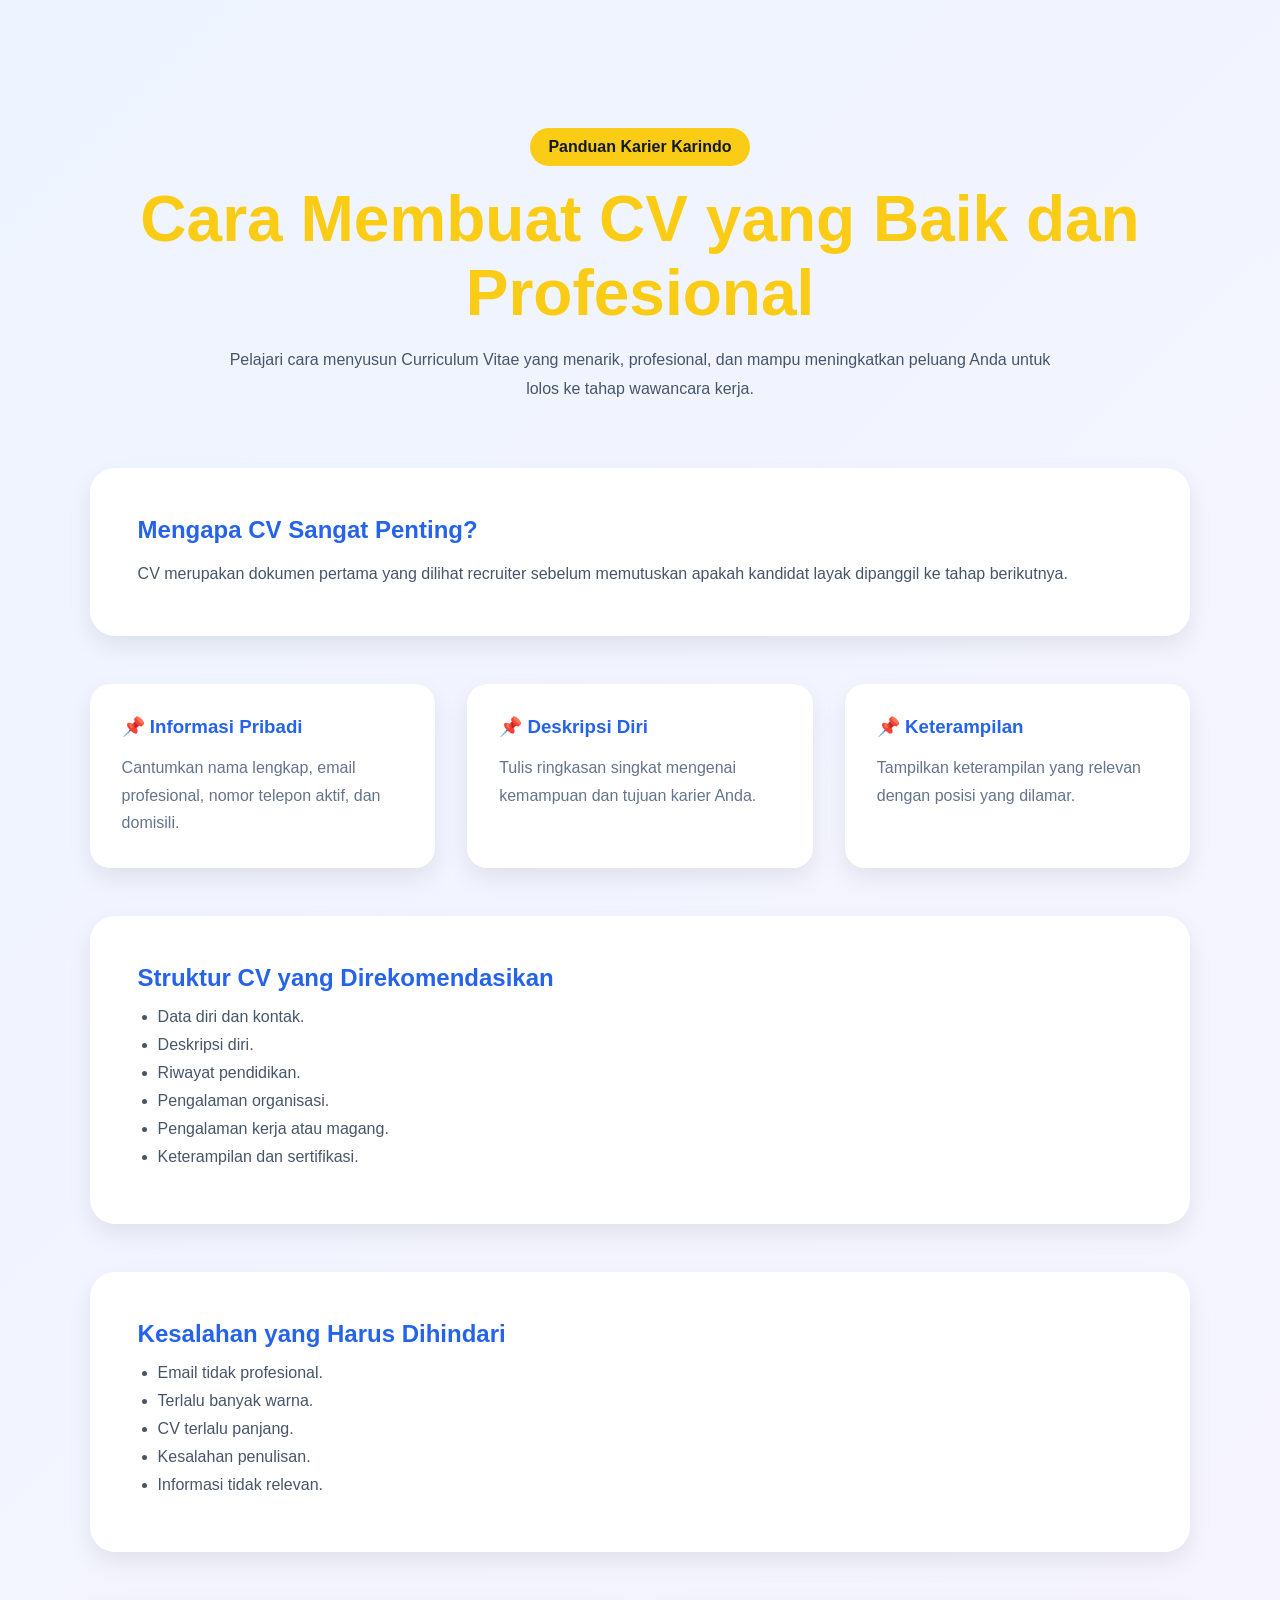
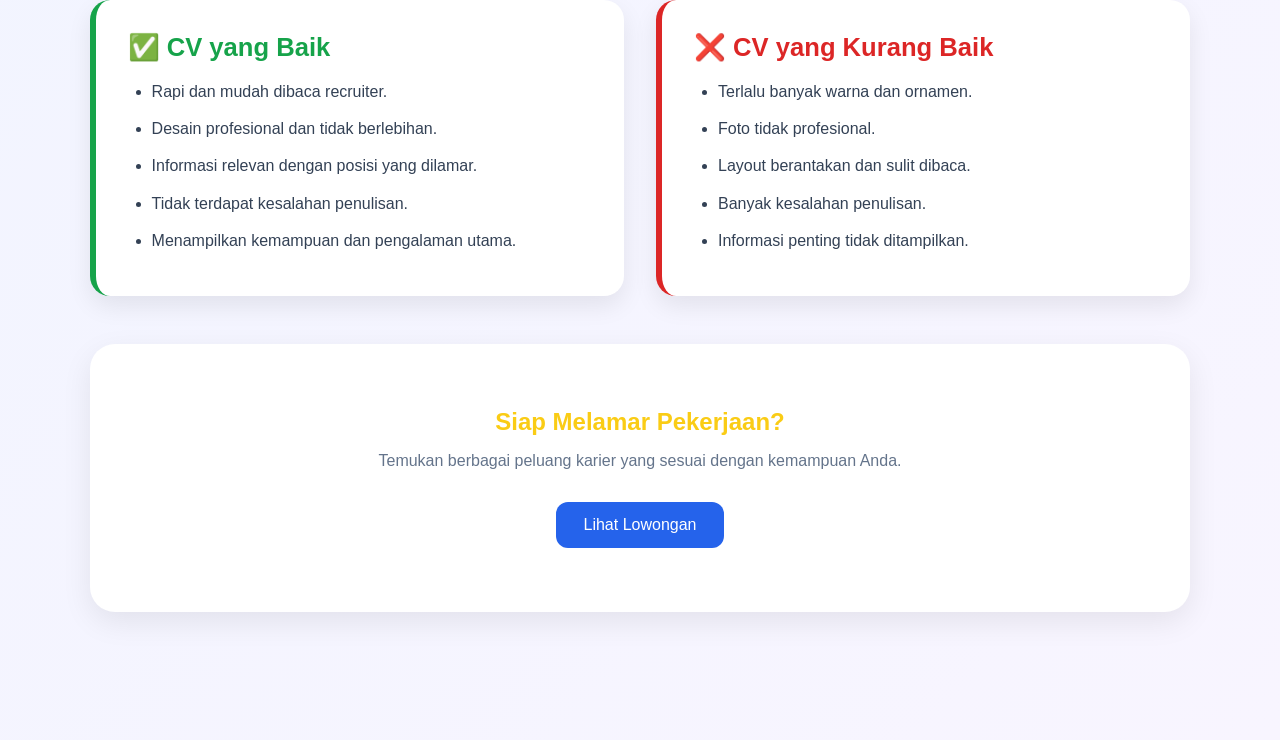
==== commit d61a2bf9: "Perbaiki tampilan CV baik dan CV buruk" ====
--- a/cv-builder.html
+++ b/cv-builder.html
@@ -107,31 +107,33 @@
 
 <div class="cv-example">
 
-<div class="good-cv">
+    <div class="good-cv">
 
-<h3>✅ CV yang Baik</h3>
+        <h3>✅ CV yang Baik</h3>
 
-<ul>
-<li>Rapi dan mudah dibaca.</li>
-<li>Desain profesional.</li>
-<li>Informasi relevan.</li>
-<li>Tidak ada typo.</li>
-</ul>
+        <ul>
+            <li>Rapi dan mudah dibaca recruiter.</li>
+            <li>Desain profesional dan tidak berlebihan.</li>
+            <li>Informasi relevan dengan posisi yang dilamar.</li>
+            <li>Tidak terdapat kesalahan penulisan.</li>
+            <li>Menampilkan kemampuan dan pengalaman utama.</li>
+        </ul>
 
-</div>
+    </div>
 
-<div class="bad-cv">
+    <div class="bad-cv">
 
-<h3>❌ CV yang Kurang Baik</h3>
+        <h3>❌ CV yang Kurang Baik</h3>
 
-<ul>
-<li>Terlalu banyak warna.</li>
-<li>Foto tidak profesional.</li>
-<li>Layout berantakan.</li>
-<li>Banyak kesalahan penulisan.</li>
-</ul>
+        <ul>
+            <li>Terlalu banyak warna dan ornamen.</li>
+            <li>Foto tidak profesional.</li>
+            <li>Layout berantakan dan sulit dibaca.</li>
+            <li>Banyak kesalahan penulisan.</li>
+            <li>Informasi penting tidak ditampilkan.</li>
+        </ul>
 
-</div>
+    </div>
 
 </div>
 
--- a/css/style.css
+++ b/css/style.css
@@ -918,20 +918,46 @@
     margin-bottom:3rem;
 }
 
-.good-cv,
-.bad-cv{
-    background:white;
+
+.good-cv{
+    background:#ffffff;
     padding:2rem;
     border-radius:20px;
     box-shadow:0 10px 25px rgba(0,0,0,.08);
+    border-left:6px solid #16a34a;
+}
+
+.bad-cv{
+    background:#ffffff;
+    padding:2rem;
+    border-radius:20px;
+    box-shadow:0 10px 25px rgba(0,0,0,.08);
+    border-left:6px solid #dc2626;
 }
 
 .good-cv h3{
     color:#16a34a;
+    margin-bottom:1rem;
+    font-size:1.6rem;
 }
 
 .bad-cv h3{
     color:#dc2626;
+    margin-bottom:1rem;
+    font-size:1.6rem;
+}
+
+.good-cv ul,
+.bad-cv ul{
+    padding-left:1.5rem;
+}
+
+.good-cv li,
+.bad-cv li{
+    color:#334155;
+    margin-bottom:10px;
+    line-height:1.7;
+    font-size:1rem;
 }
 
 .cv-cta{
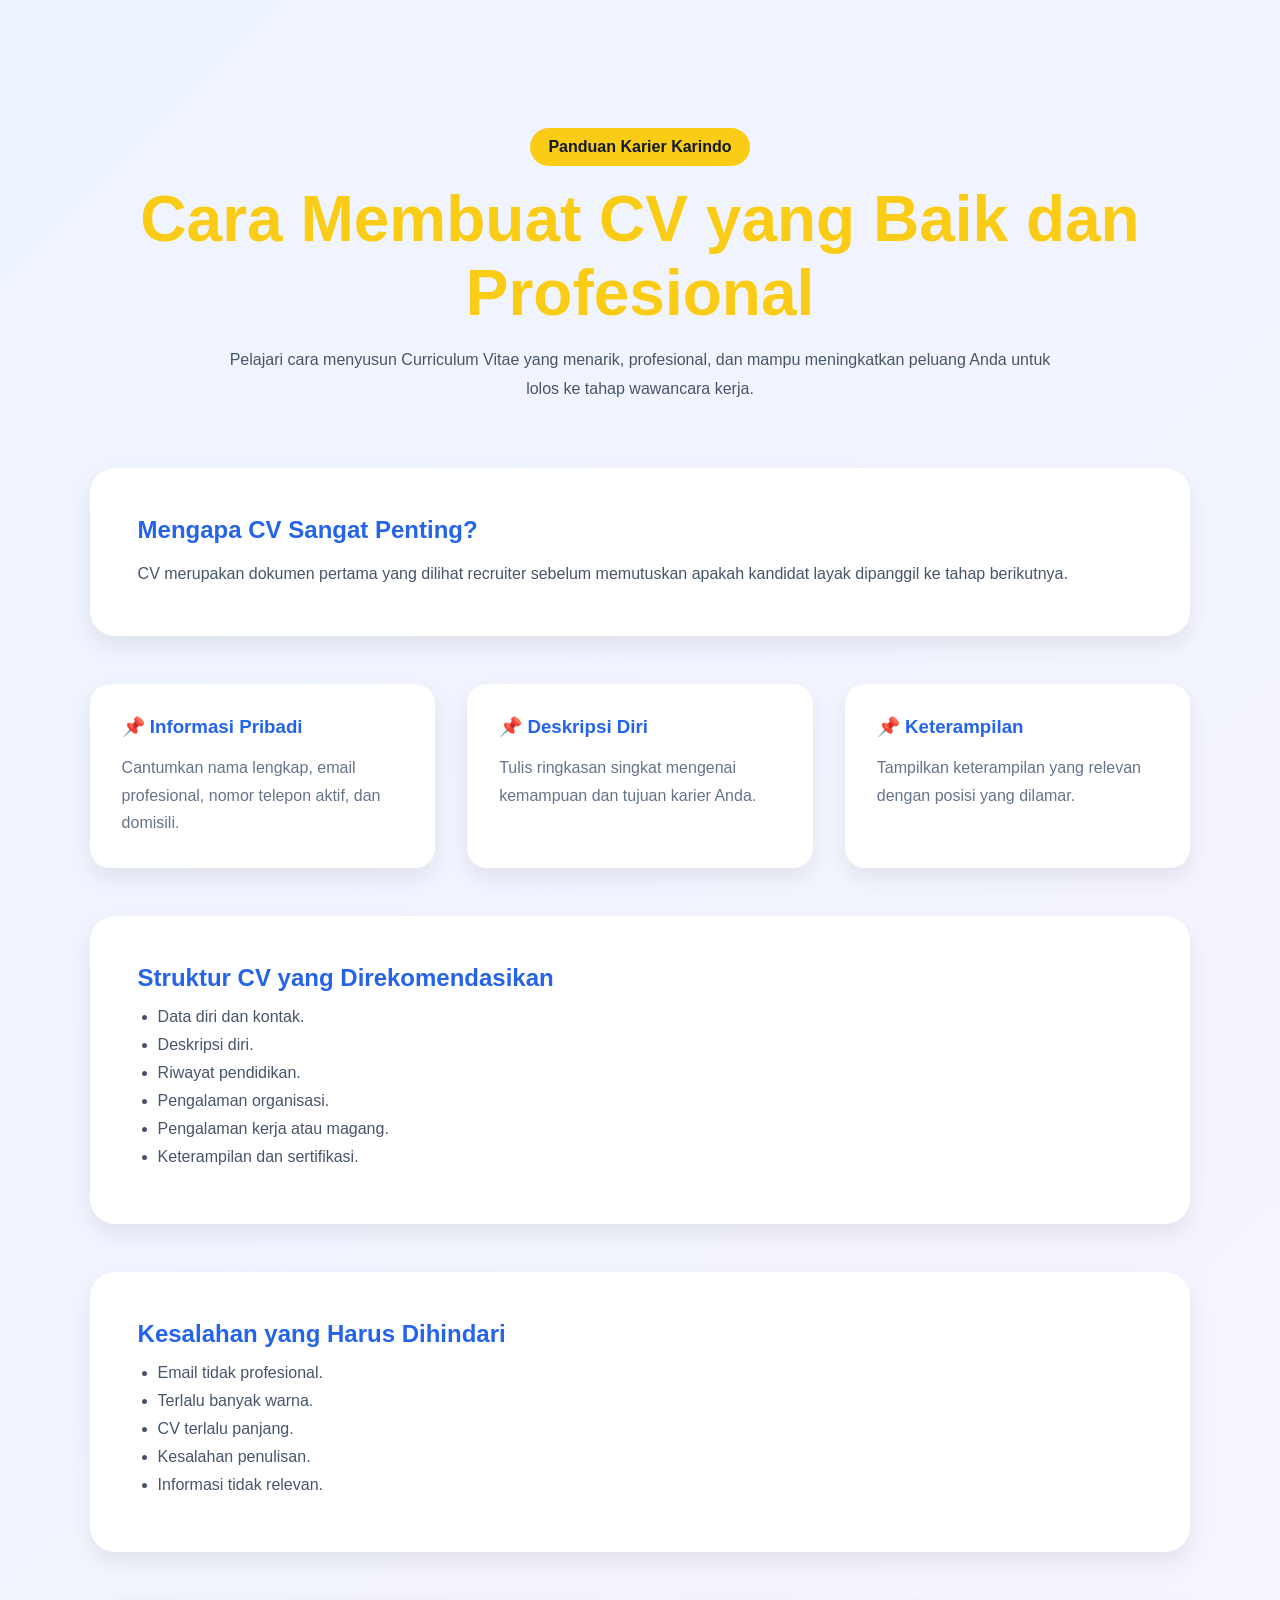
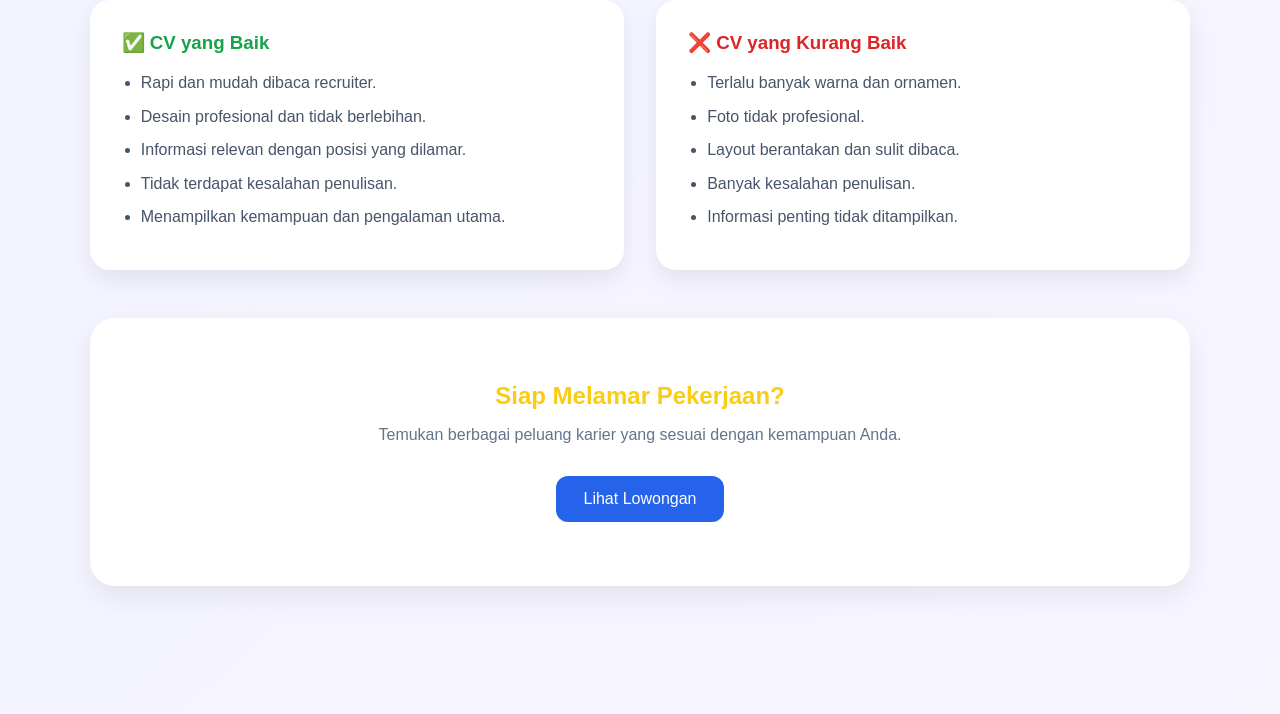
==== commit 4d8e3904: "Ganti warna teks" ====
--- a/cv-builder.html
+++ b/cv-builder.html
@@ -105,11 +105,13 @@
 
 </div>
 
-<div class="cv-example">
+<div class="tips-grid">
 
-    <div class="good-cv">
+    <div class="tip-card">
 
-        <h3>✅ CV yang Baik</h3>
+        <h3 style="color:#16a34a;">
+            ✅ CV yang Baik
+        </h3>
 
         <ul>
             <li>Rapi dan mudah dibaca recruiter.</li>
@@ -121,9 +123,11 @@
 
     </div>
 
-    <div class="bad-cv">
+    <div class="tip-card">
 
-        <h3>❌ CV yang Kurang Baik</h3>
+        <h3 style="color:#dc2626;">
+            ❌ CV yang Kurang Baik
+        </h3>
 
         <ul>
             <li>Terlalu banyak warna dan ornamen.</li>
--- a/css/style.css
+++ b/css/style.css
@@ -917,7 +917,16 @@
     gap:2rem;
     margin-bottom:3rem;
 }
-
+.tip-card ul{
+    margin-top:1rem;
+    padding-left:1.2rem;
+}
+
+.tip-card li{
+    color:#475569;
+    margin-bottom:8px;
+    line-height:1.6;
+}
 
 .good-cv{
     background:#ffffff;
